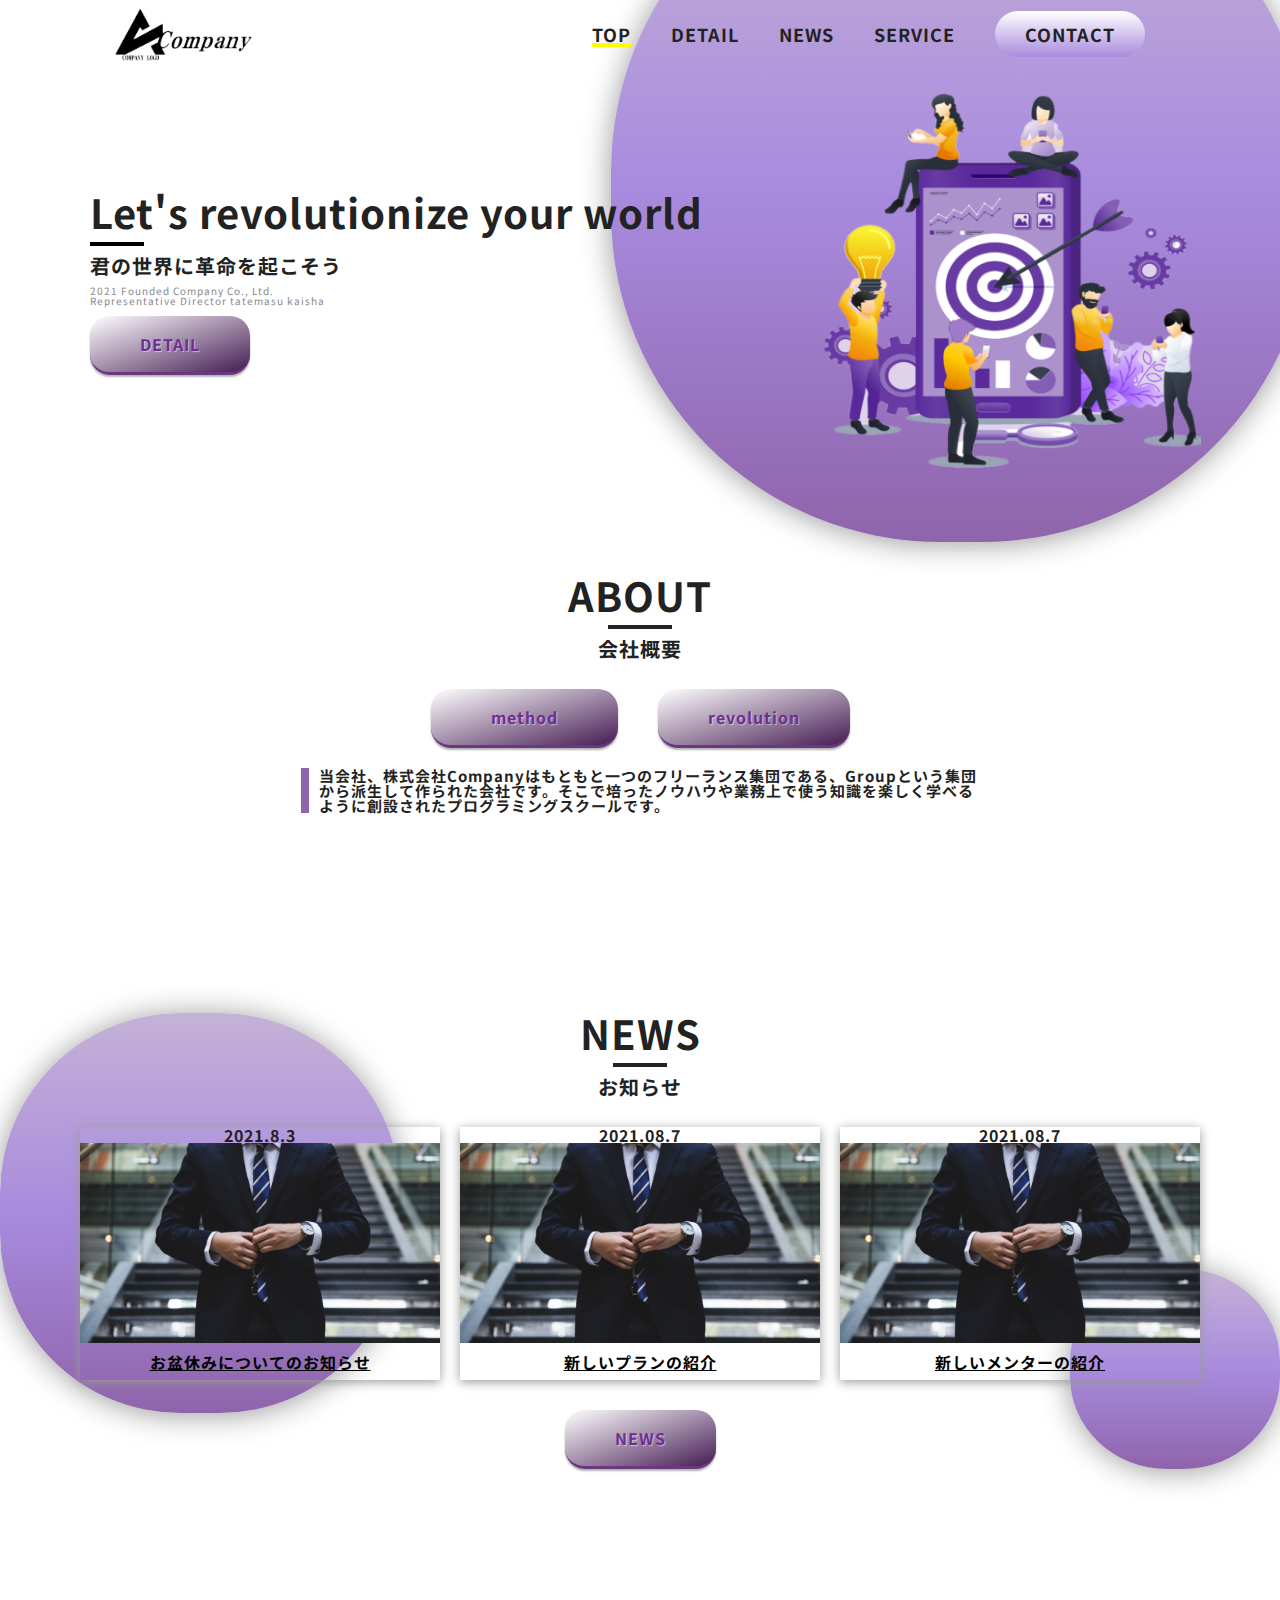
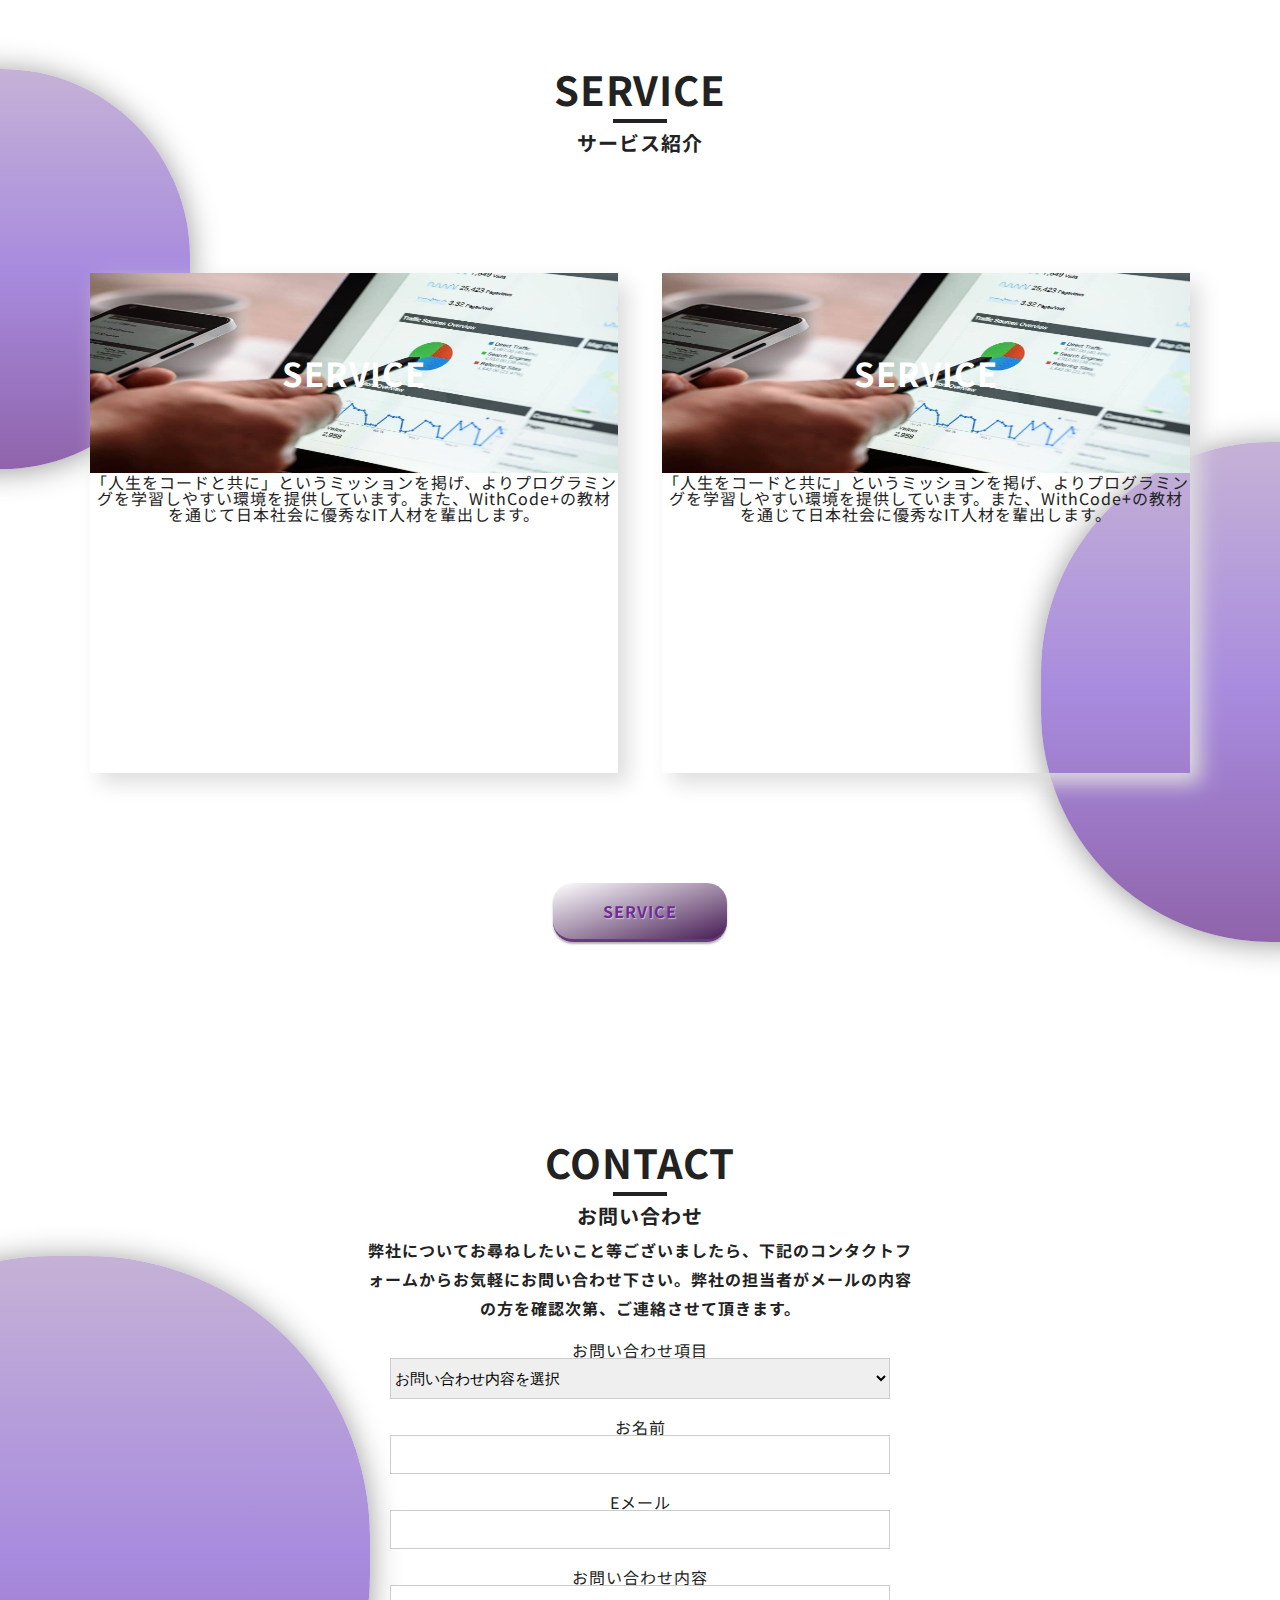
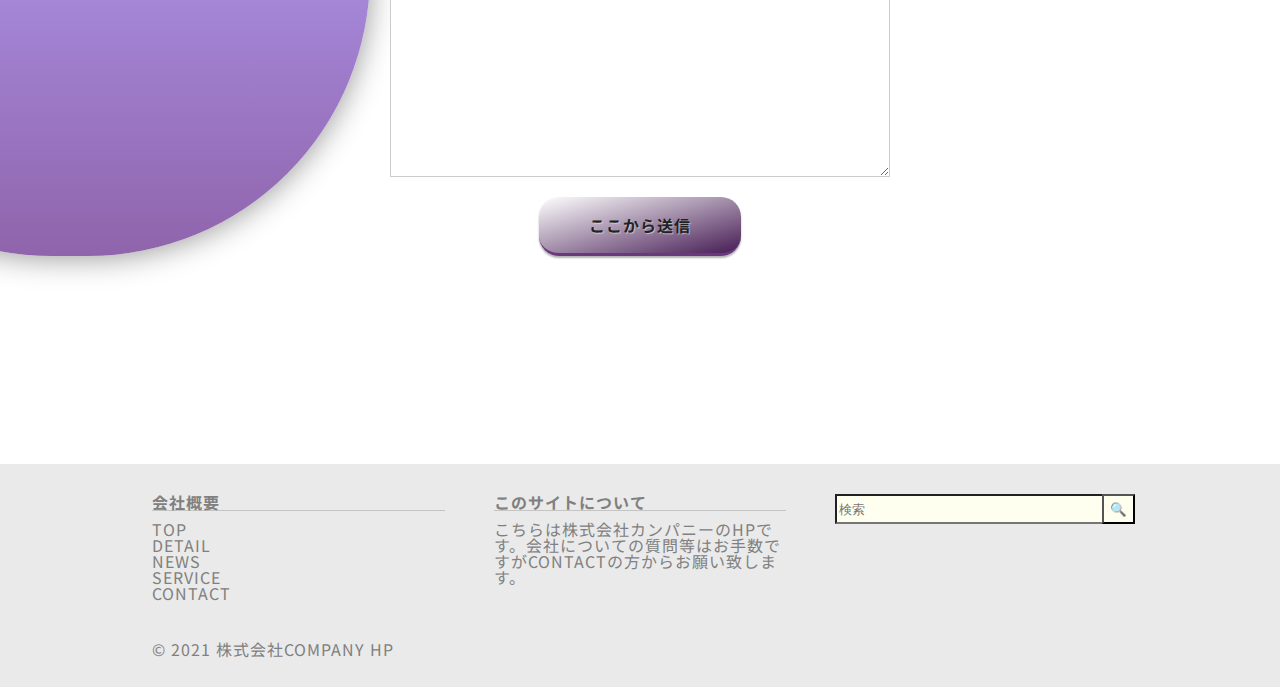
==== index.html @ 35e3093e "main" ====
<!DOCTYPE html>
<html lang="ja">
 <head>
 <meta charset="utf-8">
 <title>株式会社COMPANY</title>
 <meta name="description" content="ディスクリプションを入力">
 <meta name="viewport" content="width=device-width, initial-scale=1.0">
 <link rel="preconnect" href="https://fonts.googleapis.com">
<link rel="preconnect" href="https://fonts.gstatic.com" crossorigin>
<link href="https://fonts.googleapis.com/css2?family=Noto+Sans+JP:wght@300;400;500;700&display=swap" rel="stylesheet">
 <link rel="stylesheet" type="text/css" href="css/common1.css">
 <link rel="stylesheet" type="text/css" href="css/index.css">
 <link rel="stylesheet" type="text/css" href="css/reset.css">
 <!-- [if lt IE 9] -->
 <script src="http://html5shiv.googlecode.com/svn/trunk/html5.js"></script>
 <script src="http://css3-mediaqueries-js.googlecode.com/svn/trunk/css3-mediaqueries.js"></script>
 <!-- [endif] -->
 </head>
 <body>
 <!----- header----->
 <header>
  <div class="header_all wrapper">
    <a href="index.html" class="header_logo"><img src="img/company_logo.png" alt="ロゴ画像"></a>
    <nav class="navbar">
      <ul>
        <li><a href="index.html" class="border">TOP</a></li>
        <li><a href="html/detail.html">DETAIL</a></li>
        <li><a href="html/news.html">NEWS</a></li>
        <li><a href="html/service.html">SERVICE</a></li>
        <li><a href="#contact" class="color">CONTACT</a></li>
      </ul>
    </nav>
  </div>
  <div id="hamburger"></div>
 </header>
 <!----- /header ----->
 
 <!----- main ----->
 <main>
   <section class="top wrapper">
    <div class="catch_copy">
      <h1>Let's revolutionize your world</h1>
      <p class="line"></p>
      <h2>君の世界に革命を起こそう</h2>
      <p>2021 Founded Company Co., Ltd.<br> Representative Director tatemasu kaisha</p>
      <a href="html/detail.html" class="detail_btn">DETAIL</a>
    </div>
    <div class="top_bg">
      <a href="#top"><img src="img/top_right.png" alt="トップ画像"></a>
      <div class="fluid"></div>
     </div>
   </section>

   <section class="about wrapper">
    <div class="about_inner">
      <h1>ABOUT</h1>
      <p class="line"></p>
      <h2>会社概要</h2>
      <div class="about_tag">
        <ul class="about_list">
          <li class="about_tag1">method</li>
          <li class="about_tag2">revolution</li>
        </ul>
      </div>
      <div class="about_box">
      <p>当会社、株式会社Companyはもともと一つのフリーランス集団である、Groupという集団から派生して作られた会社です。そこで培ったノウハウや業務上で使う知識を楽しく学べるように創設されたプログラミングスクールです。</p></div>
    </div>
   </section>

   <section class="news">
    <div class="news_inner">
      <h1>NEWS</h1>
      <p class="line"></p>
      <h2>お知らせ</h2>

        <ul class="card_wrap">
          <li class="card">
            <h4 class="card_title">2021.8.3</h4>
            <div card_img><a href="html/news.html"><img src="img/news.png" alt="news画像"></a></div>
            <div class="text">
              <p><a href="html/news.html">お盆休みについてのお知らせ</a></p>
            </div>
        </li>

          <li class="card">
            <h4 class="card_title">2021.08.7</h4>
            <div card_img><a href="html/news.html"><img src="img/news.png" alt="news画像"></a></div>
            <div class="text">
              <p><a href="html/news.html">新しいプランの紹介</a></p>
            </div>
          </li>

          <li class="card">
            <h4 class="card_title">2021.08.7</h4>
            <div card_img><a href="html/news.html"><img src="img/news.png" alt="news画像"></a></div>
            <div class="text">
              <p><a href="html/news.html">新しいメンターの紹介</a></p>
            </div>
          </li>
        </ul>
        <a href="html/news.html" class="news_btn">NEWS</a>
        <div class="fluid_two"></div>
    </div>
    <div class="fluid_five"></div>
   </section>

   <section class="service wrapper">
    <div class="service_inner">
      <h1>SERVICE</h1>
      <p class="line"></p>
      <h2>サービス紹介</h2>
      <div class="fluid_three"></div>

      <div class="service_all">
        <ul class="service_list">
    
          <li class="service_item service1">
            <h4>SERVICE</h4>
            <div class="service_img"><img src="img/service.png" alt="サービス画像"></div>
              <p>
               「人生をコードと共に」というミッションを掲げ、よりプログラミングを学習しやすい環境を提供しています。また、WithCode+の教材を通じて日本社会に優秀なIT人材を輩出します。
              </p>
          </li>
          <li class="service_item service2">
            <h4>SERVICE</h4>
            <div class="service_img"><img src="img/service.png" alt="サービス画像"></div>
              <p>
               「人生をコードと共に」というミッションを掲げ、よりプログラミングを学習しやすい環境を提供しています。また、WithCode+の教材を通じて日本社会に優秀なIT人材を輩出します。
              </p>
          </li>
          </ul>
        </div>
        <a href="html/service.html" class="service_btn">SERVICE</a>
      </div>
      <div class="fluid_four"></div>
    </section>

    <section class="contact wrapper" id="contact">
      <div class="contact_inner">
        <h1>CONTACT</h1>
        <p class="line"></p>
        <h2>お問い合わせ</h2>
        <div class="contact_item">
        <p class="contact_txt">弊社についてお尋ねしたいこと等ございましたら、下記のコンタクトフォームからお気軽にお問い合わせ下さい。弊社の担当者がメールの内容の方を確認次第、ご連絡させて頂きます。</p></div>


        <div class="fluid_six"></div>
        <form class="contact-form">
          <div class="form">
          <label for="name" class="contact_form">お問い合わせ項目</label>
          <select class="contact_form_box1" name="subject" required="required">
            <optgroup value>
              <option class="select_with" value="プルダウンメニューで問い合わせ内容を選択" hidden>お問い合わせ内容を選択</option>
              <option class="select_with" value="サイト制作/運用の見積もり">サイト制作/運用の見積もり</option>
              <option class="select_with" value="システム制作/運用の見積もり">システム開発/運用の見積もり</option>
              <option class="select_with" value="その他">その他</option>
            </optgroup>
          </select>
          </div>
          <div class="form">
            <label class="label" for="name" name="name">お名前</label>
            <input id="name" type="text">
          </div>
          <div class="form">
            <label class="label" for="name" name="email">Eメール</label>
            <input id="name" type="text">
          </div>
          <div class="form">
            <label class="label" for="name" name="name">お問い合わせ内容</label>
            <textarea id="message" name="comment" cols="30" rows="10"></textarea>
          </div>
            <div class="contact_button"><a href="https://withcode.tech">ここから送信</a></div>
        </form>
        </div>
    </section>
 </main>
 <!----- /main ----->
 
 <!----- footer ----->
 <footer>
  <div class="footer">
   <div class="footer_wrap">
   <div class="footer_box">
     <h3>会社概要</h3>
     <ul>
       <li><a href="index.html">TOP</a></li>
       <li><a href="html/detail.html">DETAIL</a></li>
       <li><a href="html/news.html">NEWS</a></li>
       <li><a href="html/service.html">SERVICE</a></li>
       <li><a href="#contact">CONTACT</a></li>
     </ul>
   </div>
   <div class="footer_box">
     <h3>このサイトについて</h3>
     <p>こちらは株式会社カンパニーのHPです。会社についての質問等はお手数ですがCONTACTの方からお願い致します。</p>
   </div>
   <div class="footer_box">
     <form class="sarch">
       <input type="text" placeholder="検索">
       <input type="submit" value="🔍" class="fas">
     </form>
   </div>
   <p class="copyright">&copy; 2021 株式会社COMPANY HP</p>
   </div>
  </div>
</footer>
 <!----- /footer ----->
 <script src="https://ajax.googleapis.com/ajax/libs/jquery/3.5.1/jquery.min.js"></script>
 <script type="text/javascript" src="js/main.js"></script>
 </body>
</html>
---- css/common1.css ----
@charset "UTF-8";

* {
  position: relative;
}
body {
  background-color: #f2f2f2;
  font-family: 'Noto Sans JP', sans-serif;
  font-size: 15px;
  line-height: 1.8;
  letter-spacing: 1px;
  word-break: break-all;
  color: #222;
  overflow-x: hidden;
}
a {
  text-decoration: none;
  color: #222;
}
li {
  list-style: none;
}
.wrapper {
  max-width: 1100px;
  margin: 0 auto;
  padding: 0 4%;
}
@keyframes drift {
  from {transform: rotate(0deg);}
  from {transform: rotate(360deg);}
}
.catch_copy {
  padding-top: 200px;
}
.catch_copy h1 {
  font-size: 40px;
  margin-bottom: 10px;
}
.line {
  border: 2px solid #000;
  width: 50px;
}
.catch_copy h2 {
  font-size: 20px;
  margin: 10px 0;
}

/* ヘッダー */
header {
  width: 100%;
  display: inline-block;
  z-index: 10;
}
header .header_logo {
  position: absolute;
  padding: 5px 0 0 20px;
}
header .header_logo img {
  width: 150px;
  height: auto;
  z-index: 2;
}
header .navbar ul {
  display: flex;
  float: right;
  margin: 15px;
}
header .navbar ul li {
  margin: 10px;
  padding-right: 20px;
}
header .navbar ul li a {
  font-weight: 700;
  font-size: 18px;
}
header .navbar ul li a:hover {
  opacity: .7;
}
header .respons {
  visibility: hidden;
  width: 0;
  height: 0;
}
header .border {
  background: linear-gradient(transparent 85%, yellow 85%);
}
#hamburger {
  visibility: hidden;
}

/* FOOTER  */
.sarch {
  width: 300px;
  height: 30px;
}
footer {
  margin-top: 100px;
}
.footer {
  color: #808080;
  background-color: #eaeaea;
  padding: 30px;
}
.footer a {
  color: #808080;
}
.footer li a:hover {
  text-decoration: underline;
}
.footer .footer_wrap {
  width: 80%;
  margin: 0 auto;
  display: flex;
  flex-wrap: wrap;
  justify-content: space-between;
}
.footer .footer_wrap h3 {
  margin: 0 0 10px 0;
  padding: 0;
  border-bottom: 1px solid #c4c4c4;
}
.footer .footer_wrap p {
  margin: 0;
  padding: 0 0 20px 0;
}
.footer .footer_wrap .footer_box {
  width: 30%;
}
.footer .footer_wrap .footer_box ul {
  margin: 0;
  padding: 0 0 20px 0;
}
.footer .footer_wrap .copyright {
  width: 100%;
  padding: 20px 0 0 0;
}
.sarch input:first-of-type {
  box-sizing: border-box;
  width: inherit;
  height: inherit;
  background-color: #FFFFF0;
  outline: none;
}
.sarch input:last-of-type {
  position: absolute;
  top: 0;
  right: 0;
  box-sizing: border-box;
  height: inherit;
  background-color: #FFFFF0;
  cursor: pointer;
  outline: none;
}
input:first-of-type:focus {
  border: 1px solid;
  background-color: #fff;
}

@media screen and (max-width: 780px) {
  .footer .footer_wrap {
    width: 100%;
    padding: 0 20px;
    box-sizing: border-box;
  }
  .footer .footer_wrap .footer_box {
  width: 100%;
  }
  .footer .footer_wrap .footer_box ul {
    border-top: 1px solid #c4c4c4;
  }
  .footer .footer_wrap .footer_box ul li a {
    display: block;
    padding: 5px 15px;
    border-bottom: 1px solid #c4c4c4;
  }

  /* ハンバーガーメニュー */
  #hamburger {
    visibility: visible;
    width: 25px;
    right: 10px;
    top: 10px;
    position: absolute;
    border-top: solid 4px #fff;
    cursor: pointer;
    z-index: 100;
  }
  #hamburger::before,
  #hamburger::after {
    content: "";
    display: block;
    width: 25px;
    background: #fff;
    height: 4px;
    position: absolute;
    right: 0;
    -webkit-transition: all .5s;
    transition: all .5s;
  }
  header #hamburger::before {
    top: 6px;
  }
  header #hamburger::after {
    top: 15px;
  }

  header .navbar {
    position: absolute;
    width: 100%;
    height: 100%;
    display: none;
    top: 0;
    left: 0;
    z-index: 5;
    background: #000;
  }
  header .navbar ul {
    display: block;
    text-align: center;
    float: none;
    top: 20%;
  }
  header .navbar ul li {
    display: inline-block;
    background-color: #fff;
    width: 50%;
    margin: 0 auto 20px;
    padding: 10px 0;
    padding-right: 0;
    border-right: none;
    border-bottom: solid 3px #999;
    border-top: 3px solid #999;
  }
  .color {
    background: none;
    border-radius: none;
  }
  header .navbar ul li a {
    font-size: 20px;
    line-height: 2;
  }
  header .respons {
    visibility: visible;
  }
  body.nav-open header #hamburger {
    border-top: 0;
  }
  body.nav-open header #hamburger::before {
    top: 9px;
    transform: rotate(-45deg);
  }
  body.nav-open header #hamburger::after {
    top: 9px;
    transform: rotate(45deg);
  }
}
---- css/index.css ----
@charset "UTF-8";


/* TOP HEADER  */

header .color {
  padding: 10px 30px;
  color: #222;
  background: linear-gradient(#fff, #a88bde);
  border-radius: 40px;
}


/* SECTION TOP  */
.top {
  width: 100%;
  margin-bottom: 200px;
  bottom: 8px;
}
.top_bg {
  position: absolute;
  padding-top: 100px;
  top: 0;
  right: 0;
}
.top_bg img {
  width: 400px;
  height: 400px;
  right: 10%;
}
.fluid {
  position: absolute;
  z-index: -1;
  top: 0;
  right: 0;
  margin-top: -150px;
  margin-right: -70px;
  box-shadow: 0 2px 30px #999;
  background: linear-gradient(#c5b2d6, #a88bde, #8f64ab);
  width: 700px;
  height: 700px;
  transform-origin: 50% 48%;
  border-radius: 47%;
  animation: drift 20s infinite linear;
}
.catch_copy {
  padding-top: 200px;
}
.catch_copy h1 {
  font-size: 40px;
  margin-bottom: 10px;
}
.line {
  border: 2px solid #000;
  width: 50px;
}
.catch_copy h2 {
  font-size: 20px;
  margin: 10px 0;
}
.catch_copy p {
  color: #888;
  font-size: 10px;
  margin: 10px 0;
}
.detail_btn {
  display: inline-block;
  padding: 20px 50px;
  font-weight: bold;
  border-radius: 20px;
  color: #702c91;
  text-shadow: 1px 1px 1px rgba(255, 255, 255, .5);
  background: -moz-linear-gradient(top left, #fff, #461c54);
  background: -webkit-linear-gradient(top left, #fff, #461c54);
  background: linear-gradient(to bottom right, #fff, #461c54);
  box-shadow: 0px 2px 2px rgba(0, 0, 0, .3);
  border-bottom: 3px solid #6a397d;
}
.detail_btn:hover {
  background: -moz-linear-gradient(top right, #fff, #461c54);
  background: -webkit-linear-gradient(top right, #fff, #461c54);
  background: linear-gradient(to top left, #fff, #461c54);
}
.detail_btn:active {
  -webkit-transform: translateY(4px);
  transform: translateY(4px);
  box-shadow: 0 0 1px rgba(0, 0, 0, .2);
  border-bottom: none;
}

/* SECTION ABOUT  */
.about {
  width: 100%;
  margin-bottom: 200px;
  bottom: 8px;
}
.about_inner {
  text-align: center;
}
.about_inner h1 {
  font-size: 40px;
  margin: 10px 0;
}
.about_inner .line {
  margin: 0 auto;
  width: 50px;
  border: 2px solid;
}
.about_inner h2 {
  font-size: 20px;
  margin: 10px 0;
}

.about_inner p {
  width: 60%;
  font-size: 15px;
  padding-left: 10px;
  font-weight: bold;
  margin: 0 auto;
  text-align: left;
  border-left: 8px solid #8f64ab;
}
.about_tag .about_list {
  flex-wrap: wrap;
  display: flex;
  justify-content: center;
}

.about_tag1 {
  display: inline-block;
  margin: 20px;
  padding: 20px 60px;
  font-weight: bold;
  border-radius: 20px;
  color: #702c91;
  text-shadow: 1px 1px 1px rgba(255, 255, 255, .5);
  background: -moz-linear-gradient(top left, #fff, #461c54);
  background: -webkit-linear-gradient(top left, #fff, #461c54);
  background: linear-gradient(to bottom right, #fff, #461c54);
  box-shadow: 0px 2px 2px rgba(0, 0, 0, .3);
  border-bottom: 3px solid #6a397d;
}
.about_tag2 {
  display: inline-block;
  margin: 20px;
  padding: 20px 50px;
  font-weight: bold;
  border-radius: 20px;
  color: #702c91;
  text-shadow: 1px 1px 1px rgba(255, 255, 255, .5);
  background: -moz-linear-gradient(top left, #fff, #461c54);
  background: -webkit-linear-gradient(top left, #fff, #461c54);
  background: linear-gradient(to bottom right, #fff, #461c54);
  box-shadow: 0px 2px 2px rgba(0, 0, 0, .3);
  border-bottom: 3px solid #6a397d;
}



/* SECTION NEWS  */
.news {
  width: 100%;
  margin-bottom: 200px;
  bottom: 8px;
}
.news_inner {
  text-align: center;
}
.news_inner h1 {
  font-size: 40px;
  margin: 10px 0;
}
.news_inner .line {
  margin: 0 auto;
  width: 50px;
  border: 2px solid;
}
.news_inner h2 {
  font-size: 20px;
  margin: 10px 0;
}
.card_wrap {
  display: flex;
  flex-wrap: wrap;
  justify-content: center;
  margin: 20px 0;
}
.card {
  margin: 10px 10px;
  box-shadow: 0 2px 10px #999;
}
.card .text {
  font-weight: bold;
  padding: 10px 0;
}
.text a {
  text-decoration: underline;
  color: #000;
}
.fluid_two {
  position: absolute;
  z-index: -1;
  top: 0;
  left: 0;
  box-shadow: 0 2px 30px #999;
  background: linear-gradient(#c5b2d6, #a88bde, #8f64ab);
  width: 400px;
  height: 400px;
  border-radius: 45%;
  animation: drift 20s infinite linear;
}
.news_btn {
  display: inline-block;
  padding: 20px 50px;
  font-weight: bold;
  border-radius: 20px;
  color: #702c91;
  text-shadow: 1px 1px 1px rgba(255, 255, 255, .5);
  background: -moz-linear-gradient(top left, #fff, #461c54);
  background: -webkit-linear-gradient(top left, #fff, #461c54);
  background: linear-gradient(to bottom right, #fff, #461c54);
  box-shadow: 0px 2px 2px rgba(0, 0, 0, .3);
  border-bottom: 3px solid #6a397d;
}
.news_btn:hover {
  background: -moz-linear-gradient(top right, #fff, #461c54);
  background: -webkit-linear-gradient(top right, #fff, #461c54);
  background: linear-gradient(to top left, #fff, #461c54);
}
.news_btn:active {
  -webkit-transform: translateY(4px);
  transform: translateY(4px);
  box-shadow: 0 0 1px rgba(0, 0, 0, .2);
  border-bottom: none;
}
.fluid_five {
  position: absolute;
  z-index: -1;
  bottom: 0;
  right: 0;
  box-shadow: 0 2px 30px #999;
  background: linear-gradient(#c5b2d6, #a88bde, #8f64ab);
  width: 210px;
  height: 200px;
  border-radius: 46%;
  animation: drift 20s infinite linear;
}

/* SECTION SERVICE  */
.service {
  width: 100%;
  margin-bottom: 200px;
  bottom: 8px;
}
.service_inner {
  text-align: center;
}
.service_inner h1 {
  font-size: 40px;
  margin: 10px 0;
}
.service_inner .line {
  margin: 0 auto;
  width: 50px;
  border: 2px solid;
}
.service_inner h2 {
  font-size: 20px;
  margin: 10px 0;
}

.service_list {
  display: flex;
  flex-wrap: wrap;
  justify-content: space-between;
}
.service_img img {
  width: 100%;
  height: 200px;
  background-size: contain;
}
.service_item {
  width: 48%;
  height: 500px;
  overflow: hidden;
  -webkit-box-shadow: 10px 10px 20px #ddd;
  box-shadow: 10px 10px 20px #ddd;
  margin: 10% 0;
}
.service_item h4 {
  position: absolute;
  font-size: 33px;
  color: #fff;
  top: 20%;
  left: 50%;
  transform: translate(-50%, -50%);
  z-index: 2;
}
.service_btn {
  display: inline-block;
  padding: 20px 50px;
  font-weight: bold;
  border-radius: 20px;
  color: #702c91;
  text-shadow: 1px 1px 1px rgba(255, 255, 255, .5);
  background: -moz-linear-gradient(top left, #fff, #461c54);
  background: -webkit-linear-gradient(top left, #fff, #461c54);
  background: linear-gradient(to bottom right, #fff, #461c54);
  box-shadow: 0px 2px 2px rgba(0, 0, 0, .3);
  border-bottom: 3px solid #6a397d;
}
.service_btn:hover {
  background: -moz-linear-gradient(top right, #fff, #461c54);
  background: -webkit-linear-gradient(top right, #fff, #461c54);
  background: linear-gradient(to top left, #fff, #461c54);
}
.service_btn:active {
  -webkit-transform: translateY(4px);
  transform: translateY(4px);
  box-shadow: 0 0 1px rgba(0, 0, 0, .2);
  border-bottom: none;
}

.fluid_three {
  position: absolute;
  z-index: -1;
  top: 0;
  left: 0;
  margin-left: -300px;
  box-shadow: 0 2px 30px #999;
  background: linear-gradient(#c5b2d6, #a88bde, #8f64ab);
  width: 400px;
  height: 400px;
  border-radius: 47%;
  animation: drift 20s infinite linear;
}
.fluid_four {
  position: absolute;
  z-index: -1;
  bottom: 0;
  right: 0;
  margin-right: -300px;
  box-shadow: 0 2px 30px #999;
  background: linear-gradient(#c5b2d6, #a88bde, #8f64ab);
  width: 500px;
  height: 500px;
  border-radius: 46%;
  animation: drift 20s infinite linear;
}


/* SECTION CONTACT  */
.contact {
  width: 100%;
  margin-bottom: 200px;
  bottom: 8px;
}
.contact_inner {
  text-align: center;
}
.contact_inner h1 {
  font-size: 40px;
  margin: 10px 0;
}
.contact_inner .line {
  margin: 0 auto;
  width: 50px;
  border: 2px solid;
}
.contact_inner h2 {
  font-size: 20px;
  margin: 10px 0;
}
.contact_item {
  width: 50%;
  height: auto;
  margin: 0 auto;
}
.contact_txt {
  line-height: 1.8;
  font-weight: bold;
}

.form .label {
  margin: 10px 0;
}
.contact-form .form input[type=text],
.contact-form .form input[type=email],
.contact-form .form textarea,
.contact-form .form select {
  display: block;
  margin: 0 auto;
  width: 500px;
  padding: 10px 0;
  border: 1px solid #ccc;
  box-sizing: border-box;
  font-size: 15px;
}
.contact-form .form ::placeholder {
  color: #ccc;
}
.contact-form .form textarea {
  outline: none;
  border: 1px solid #ccc;
  resize: vertical;
}
.form {
  margin: 20px 0;
}
.contact_form label {
  margin: 5px 0;
}
.contact_button {
  display: inline-block;
  padding: 20px 50px;
  font-weight: bold;
  border-radius: 20px;
  color: #702c91;
  text-shadow: 1px 1px 1px rgba(255, 255, 255, .5);
  background: -moz-linear-gradient(top left, #fff, #461c54);
  background: -webkit-linear-gradient(top left, #fff, #461c54);
  background: linear-gradient(to bottom right, #fff, #461c54);
  box-shadow: 0px 2px 2px rgba(0, 0, 0, .3);
  border-bottom: 3px solid #6a397d;
}
.contact_button:hover {
  background: -moz-linear-gradient(top right, #fff, #461c54);
  background: -webkit-linear-gradient(top right, #fff, #461c54);
  background: linear-gradient(to top left, #fff, #461c54);
}
.contact_button:active {
  -webkit-transform: translateY(4px);
  transform: translateY(4px);
  box-shadow: 0 0 1px rgba(0, 0, 0, .2);
  border-bottom: none;
}
.fluid_six {
  position: absolute;
  z-index: -1;
  bottom: 0;
  margin-left: -320px;
  box-shadow: 0 2px 30px #999;
  background: linear-gradient(#c5b2d6, #a88bde, #8f64ab);
  width: 600px;
  height: 600px;
  border-radius: 47%;
  animation: drift 20s infinite linear;
}


@media screen and (max-width: 780px) {
  .catch_copy h1 {
    font-size: 30px;
  } 
  .catch_copy h2 {
    font-size: 15px;
  } 
  .top_bg img {
    display: none;
  }
  .fluid {
    width: 400px;
    height: 400px;
  }
}
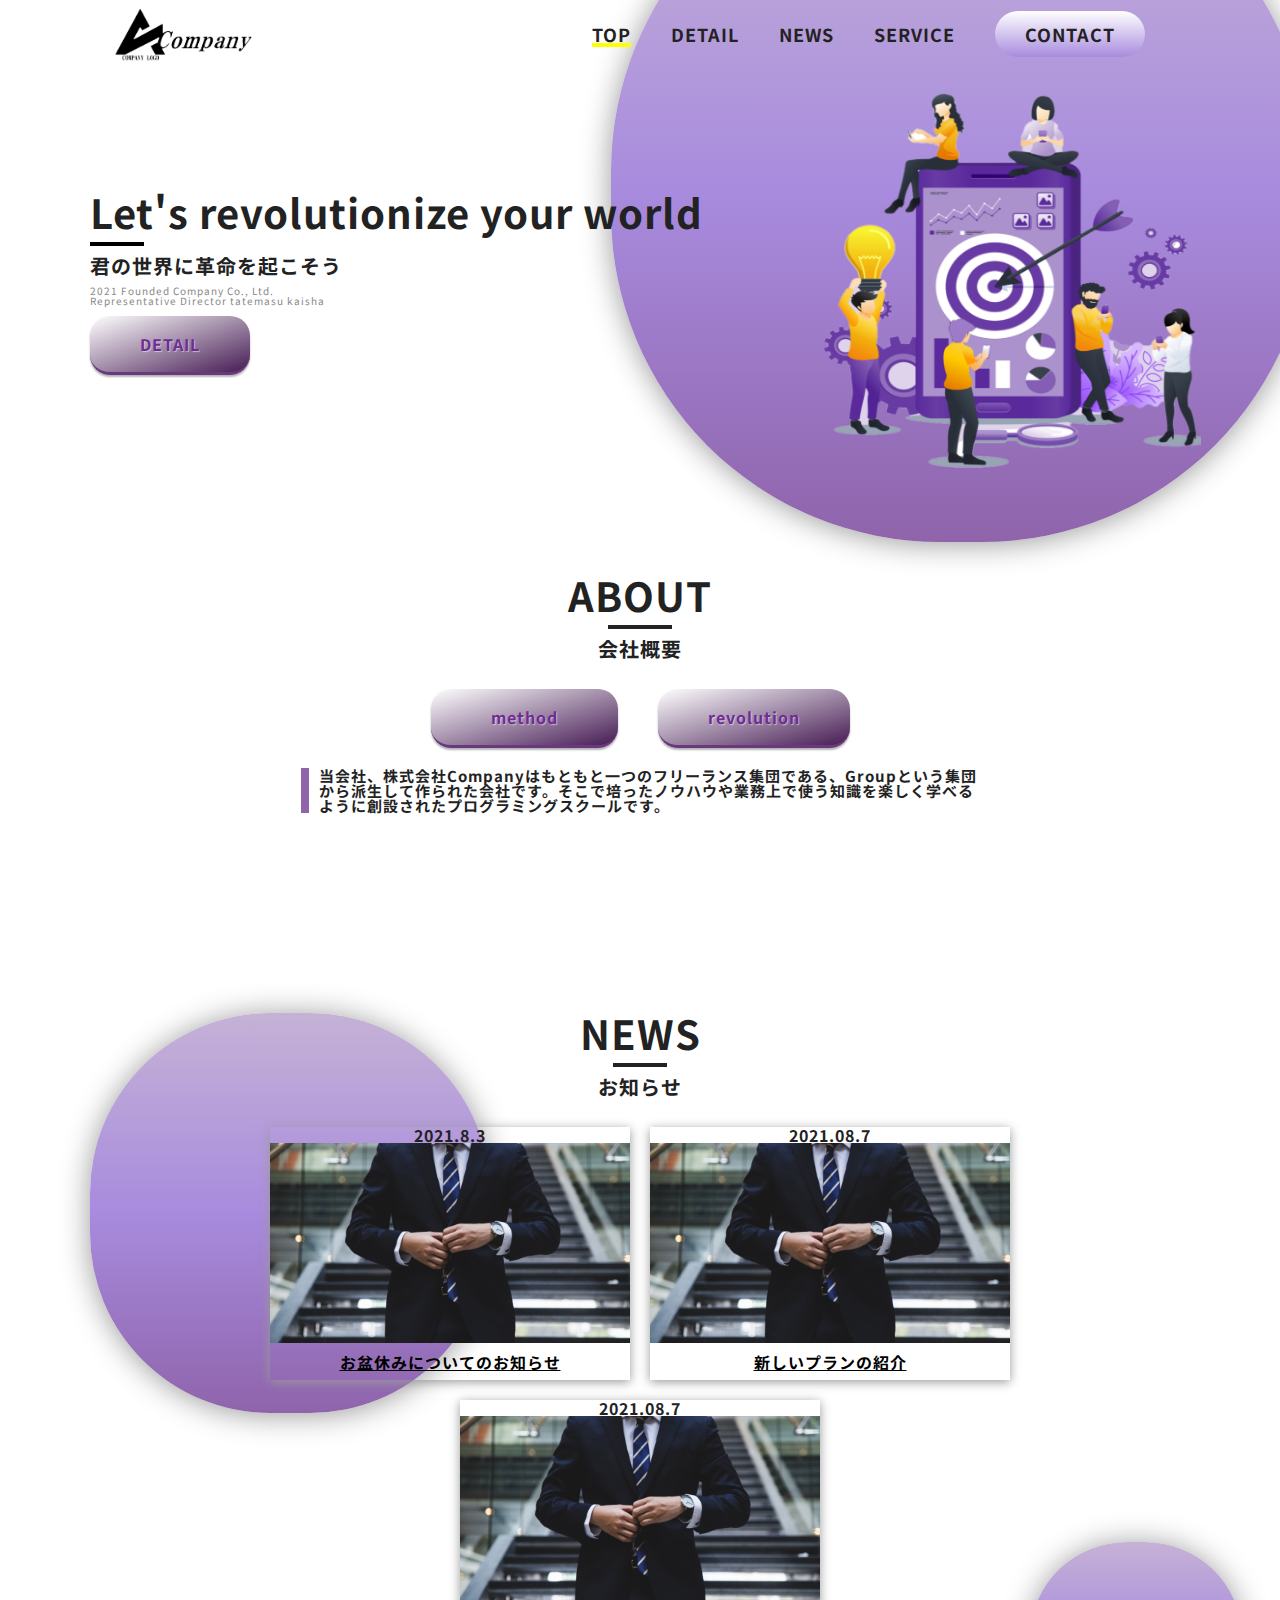
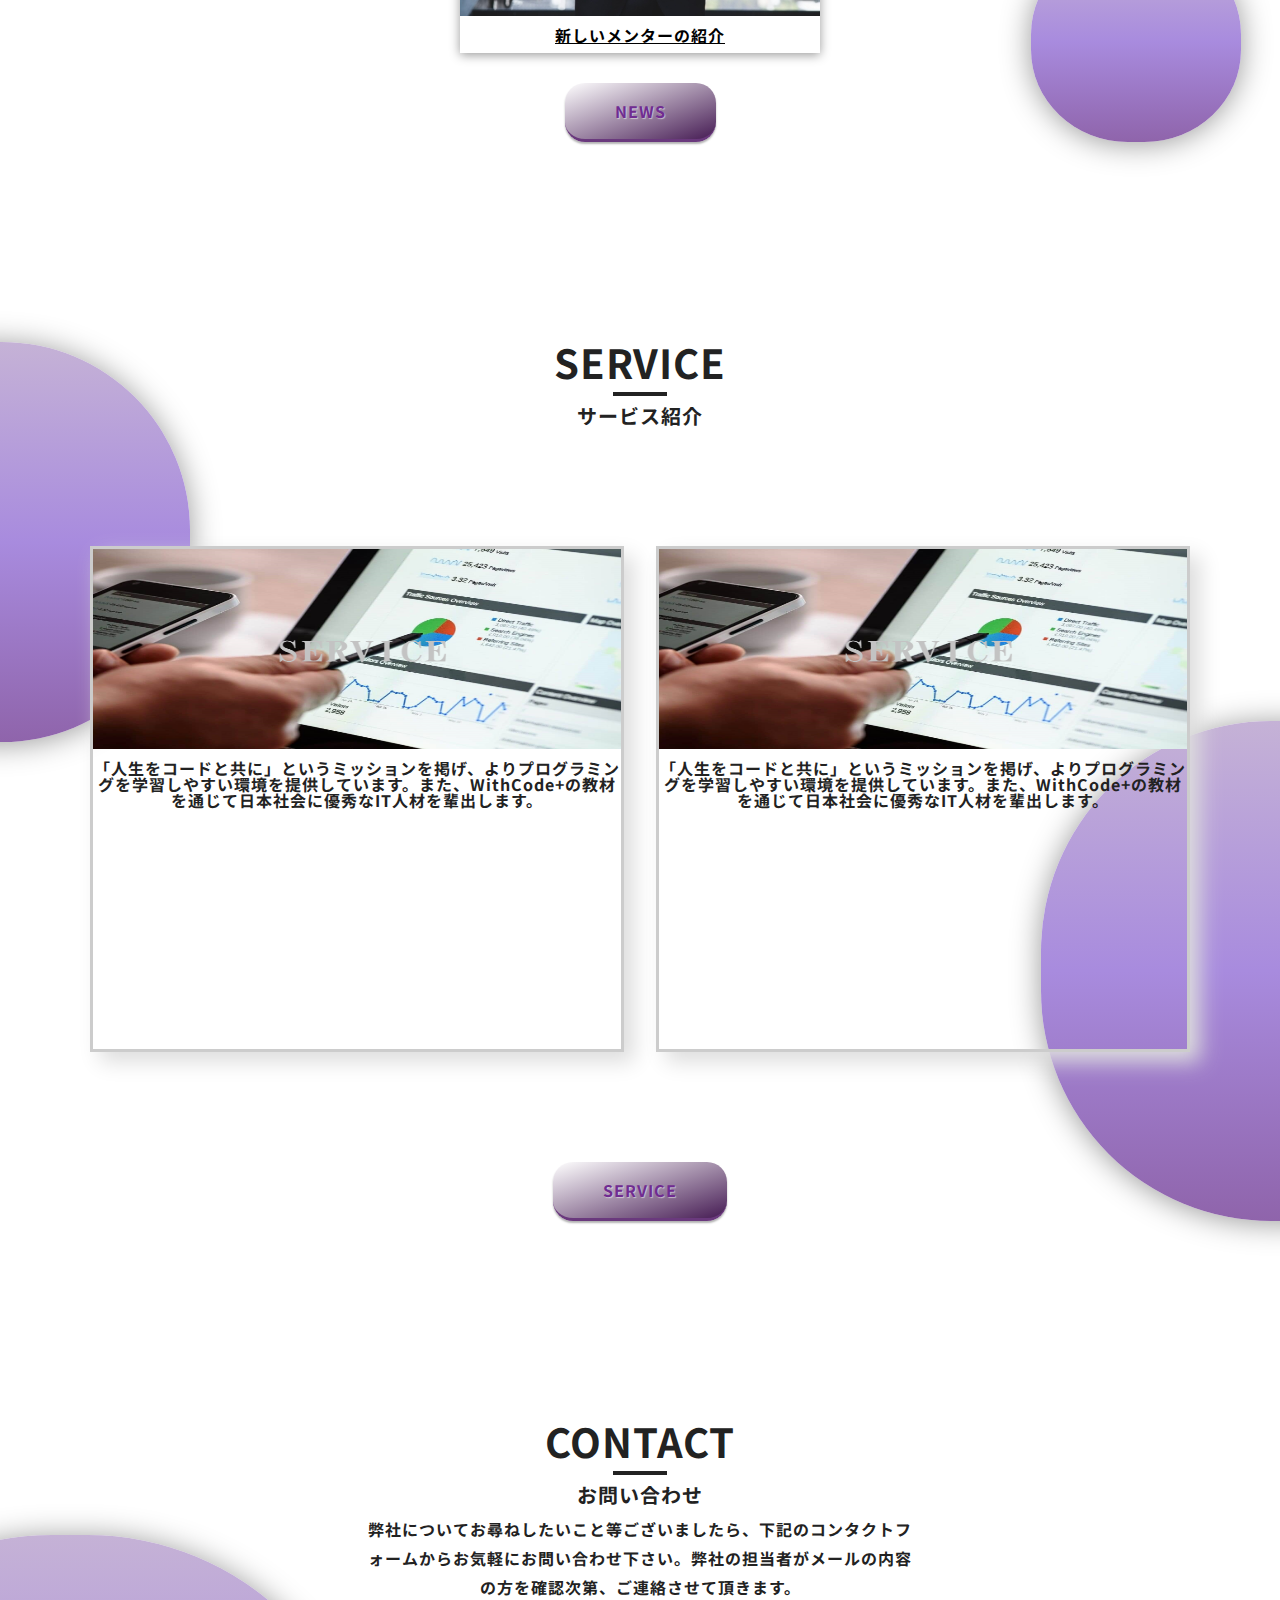
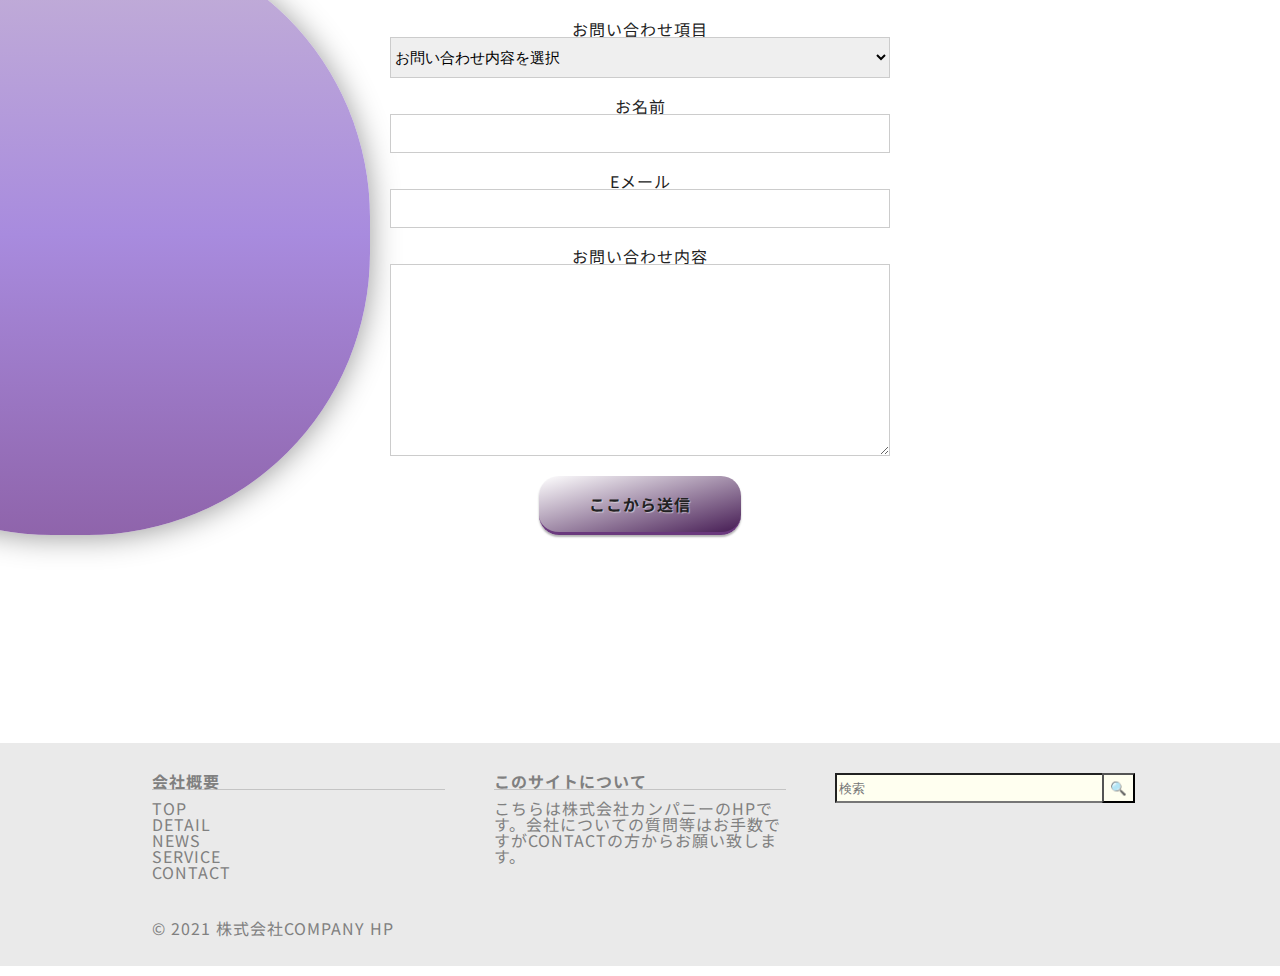
==== commit c9bf0d10: "'main'" ====
--- a/index.html
+++ b/index.html
@@ -67,7 +67,7 @@
     </div>
    </section>
 
-   <section class="news">
+   <section class="news wrapper">
     <div class="news_inner">
       <h1>NEWS</h1>
       <p class="line"></p>
@@ -115,14 +115,12 @@
         <ul class="service_list">
     
           <li class="service_item service1">
-            <h4>SERVICE</h4>
             <div class="service_img"><img src="img/service.png" alt="サービス画像"></div>
               <p>
                「人生をコードと共に」というミッションを掲げ、よりプログラミングを学習しやすい環境を提供しています。また、WithCode+の教材を通じて日本社会に優秀なIT人材を輩出します。
               </p>
           </li>
           <li class="service_item service2">
-            <h4>SERVICE</h4>
             <div class="service_img"><img src="img/service.png" alt="サービス画像"></div>
               <p>
                「人生をコードと共に」というミッションを掲げ、よりプログラミングを学習しやすい環境を提供しています。また、WithCode+の教材を通じて日本社会に優秀なIT人材を輩出します。
--- a/css/common1.css
+++ b/css/common1.css
@@ -159,7 +159,7 @@
 @media screen and (max-width: 780px) {
   .footer .footer_wrap {
     width: 100%;
-    padding: 0 20px;
+    padding: 0 10px;
     box-sizing: border-box;
   }
   .footer .footer_wrap .footer_box {
@@ -172,6 +172,18 @@
     display: block;
     padding: 5px 15px;
     border-bottom: 1px solid #c4c4c4;
+  }
+  .fluid_four {
+    display: none;
+  }
+  .fluid_five {
+    display: none;
+  }
+  .fluid {
+    display: none;
+  }
+  header .header_logo {
+    padding: 0;
   }
 
   /* ハンバーガーメニュー */
@@ -181,7 +193,7 @@
     right: 10px;
     top: 10px;
     position: absolute;
-    border-top: solid 4px #fff;
+    border-top: solid 4px #000;
     cursor: pointer;
     z-index: 100;
   }
@@ -190,7 +202,7 @@
     content: "";
     display: block;
     width: 25px;
-    background: #fff;
+    background: #000;
     height: 4px;
     position: absolute;
     right: 0;
@@ -253,4 +265,13 @@
     top: 9px;
     transform: rotate(45deg);
   }
+}
+
+@media screen and (max-width: 480px) {
+  .footer {
+    padding: 10px 0;
+  }
+  .footer .footer_wrap .footer_box {
+    width: 80%;
+  }
 }--- a/css/index.css
+++ b/css/index.css
@@ -248,7 +248,6 @@
 
 /* SECTION SERVICE  */
 .service {
-  width: 100%;
   margin-bottom: 200px;
   bottom: 8px;
 }
@@ -286,6 +285,11 @@
   -webkit-box-shadow: 10px 10px 20px #ddd;
   box-shadow: 10px 10px 20px #ddd;
   margin: 10% 0;
+  border: 3px solid #ccc;
+}
+.service_item p {
+  margin-top: 10px;
+  font-weight: bold;
 }
 .service_item h4 {
   position: absolute;
@@ -449,17 +453,178 @@
 
 
 @media screen and (max-width: 780px) {
-  .catch_copy h1 {
-    font-size: 30px;
-  } 
-  .catch_copy h2 {
-    font-size: 15px;
-  } 
   .top_bg img {
     display: none;
   }
+  .catch_copy {
+    margin: 0 auto;
+    padding-top: 100px;
+  }
+  header .header_logo img {
+    width: 100px;
+  }
+  .catch_copy h1 {
+    font-size: 25px;
+    width: 70%;
+  }
+  .detail_btn {
+    padding: 10px 30px;
+  }
+  .top {
+    margin-bottom: 100px;
+  }
+  .about {
+    margin-bottom: 100px;
+  }
+  .about_inner {
+    text-align: left;
+  }
+  .about_inner .line {
+    margin: 0;
+    width: 30px;
+  }
+  .about_inner h1 {
+    font-size: 30px;
+  }
+  .about_inner h2 {
+    font-size: 20px;
+  }
+  .about_inner p {
+    margin: 0;
+  }
+  .about_box {
+    text-align: left;
+  }
+  .about_tag .about_list {
+    justify-content: left;
+    margin-bottom: 10px
+  }
+  .about_tag1 {
+    padding: 10px 20px;
+    margin: 10px;
+  }
+  .about_tag2 {
+    padding: 10px 20px;
+    margin: 10px;
+  }
+
+  .news {
+    margin-bottom: 100px;
+  }
+  .news_inner {
+    text-align: left;
+  }
+  .news_inner .line {
+    margin: 0;
+    width: 30px;
+  }
+  .news_inner h1 {
+    font-size: 30px;
+  }
+  .news_inner h2 {
+    font-size: 20px;
+  }
+  .card_wrap {
+    display: block;
+  }
+  .card {
+    width: 300px;
+  }
+  .card img {
+    width: 300px;
+  }
+  .text a {
+    font-size: 15px;
+  }
+  .news_btn {
+    padding: 10px 30px;
+  }
+
+
+  .service {
+    margin-bottom: 100px;
+  }
+  .service_inner {
+    text-align: left;
+  }
+  .service_inner h1 {
+    font-size: 30px;
+  }
+  .service_inner h2 {
+    font-size: 20px;
+  }
+  .service_inner .line {
+    margin: 0;
+    width: 30px;
+  }
+  .service_list {
+    display: block;
+  }
+  .service_item {
+    width: 80%;
+    height: 320px;
+    display: block;
+  }
+  .service_btn {
+    padding: 10px 30px;
+  }
+
+  .contact_inner {
+    text-align: left;
+  }
+  .contact_inner h1 {
+    font-size: 25px;
+  }
+  .contact_inner h2 {
+    font-size: 15px;
+  }
+  .contact_inner .line {
+    margin: 0;
+    width: 30px;
+  }
+  .contact_item {
+    margin: 0;
+    width: 65%;
+  }
+  .contact_txt {
+    line-height: 1.2;
+  }
+  .contact_button {
+    padding: 10px 30px;
+  }
+  .contact {
+    margin-bottom: 100px;
+  }
+
   .fluid {
-    width: 400px;
-    height: 400px;
-  }
+   display: none;
+  }
+  .fluid_two {
+    display: none;
+  }
+  .fluid_four {
+    display: none;
+  }
+  .contact-form .form input[type=text],
+  .contact-form .form input[type=email], 
+  .contact-form .form textarea, 
+  .contact-form .form select {
+    width: 80%;
+    margin-left: -10px;
+  }
+}
+
+
+
+@media screen and (max-width: 480px) {
+  .card {
+    width: 80%;
+  }
+  .service_item {
+    width: 100%;
+  }
+  .service_list {
+    display: block;
+  }
+
 }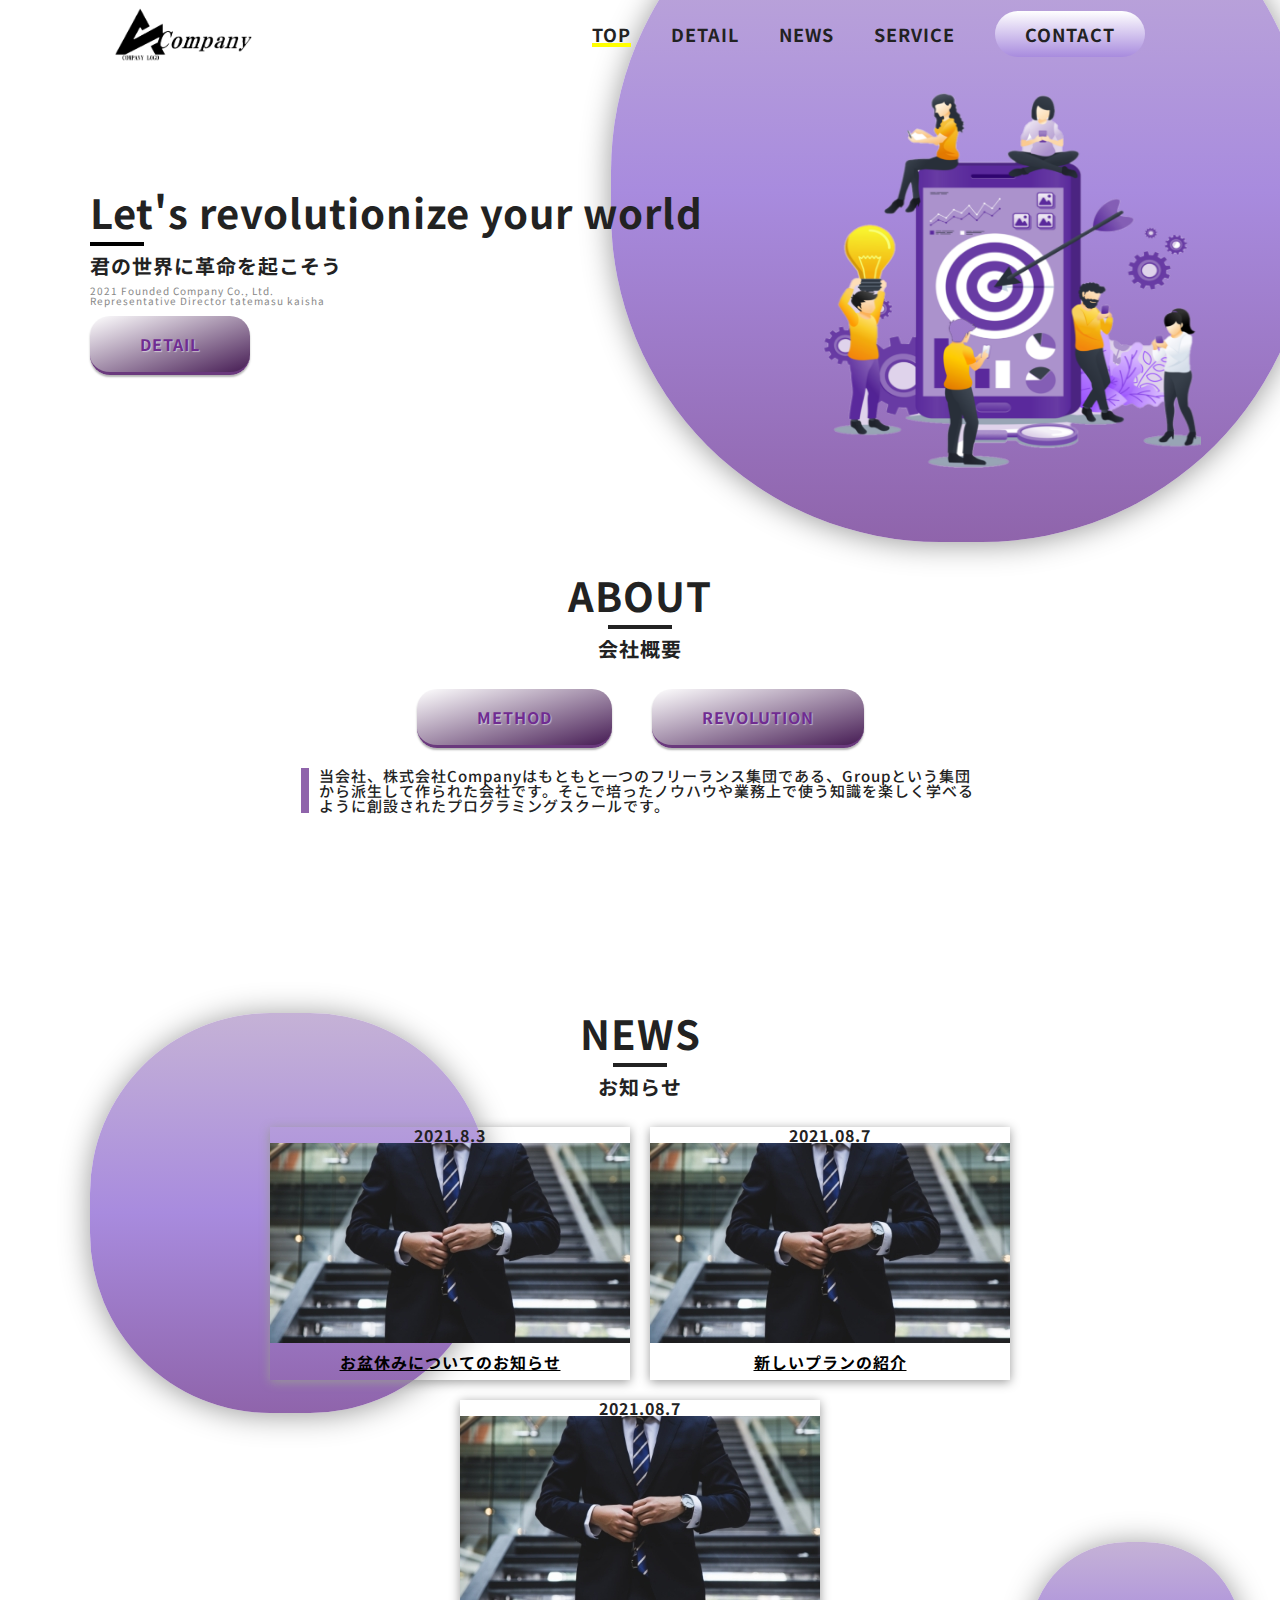
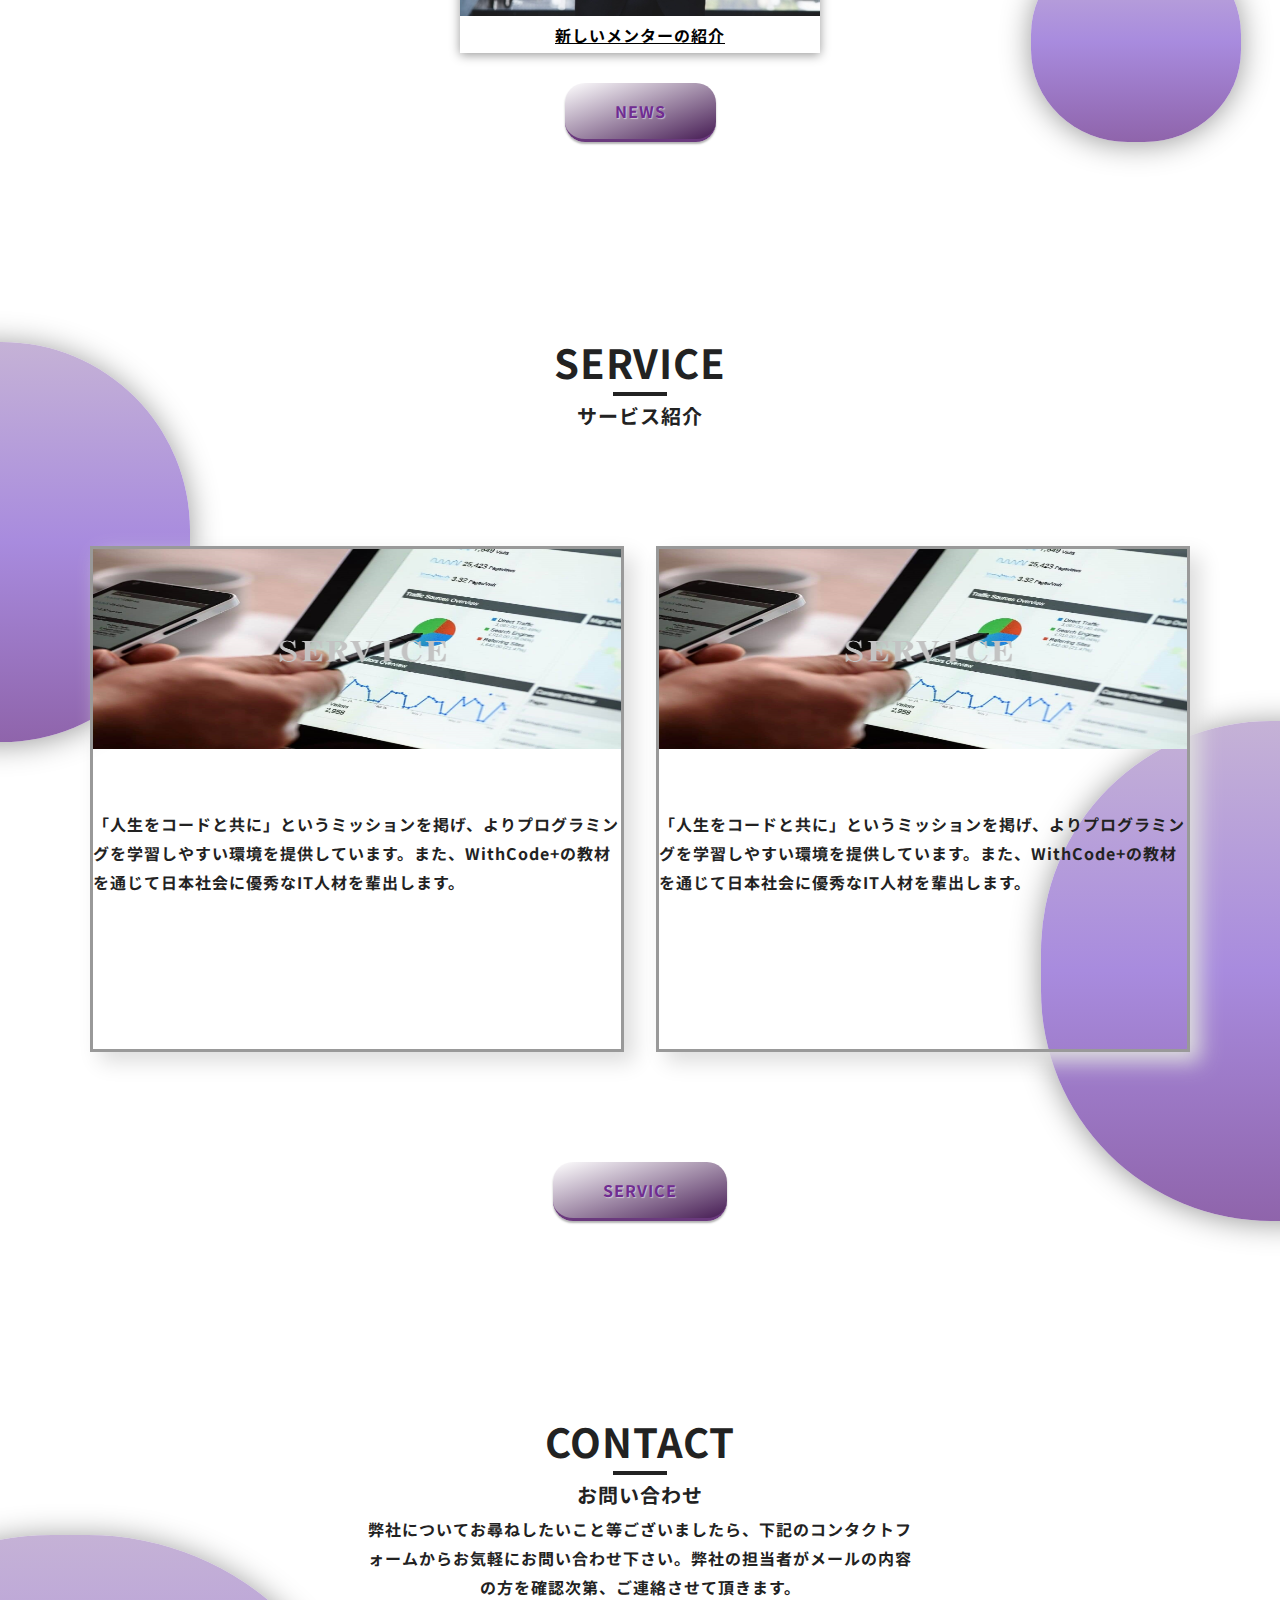
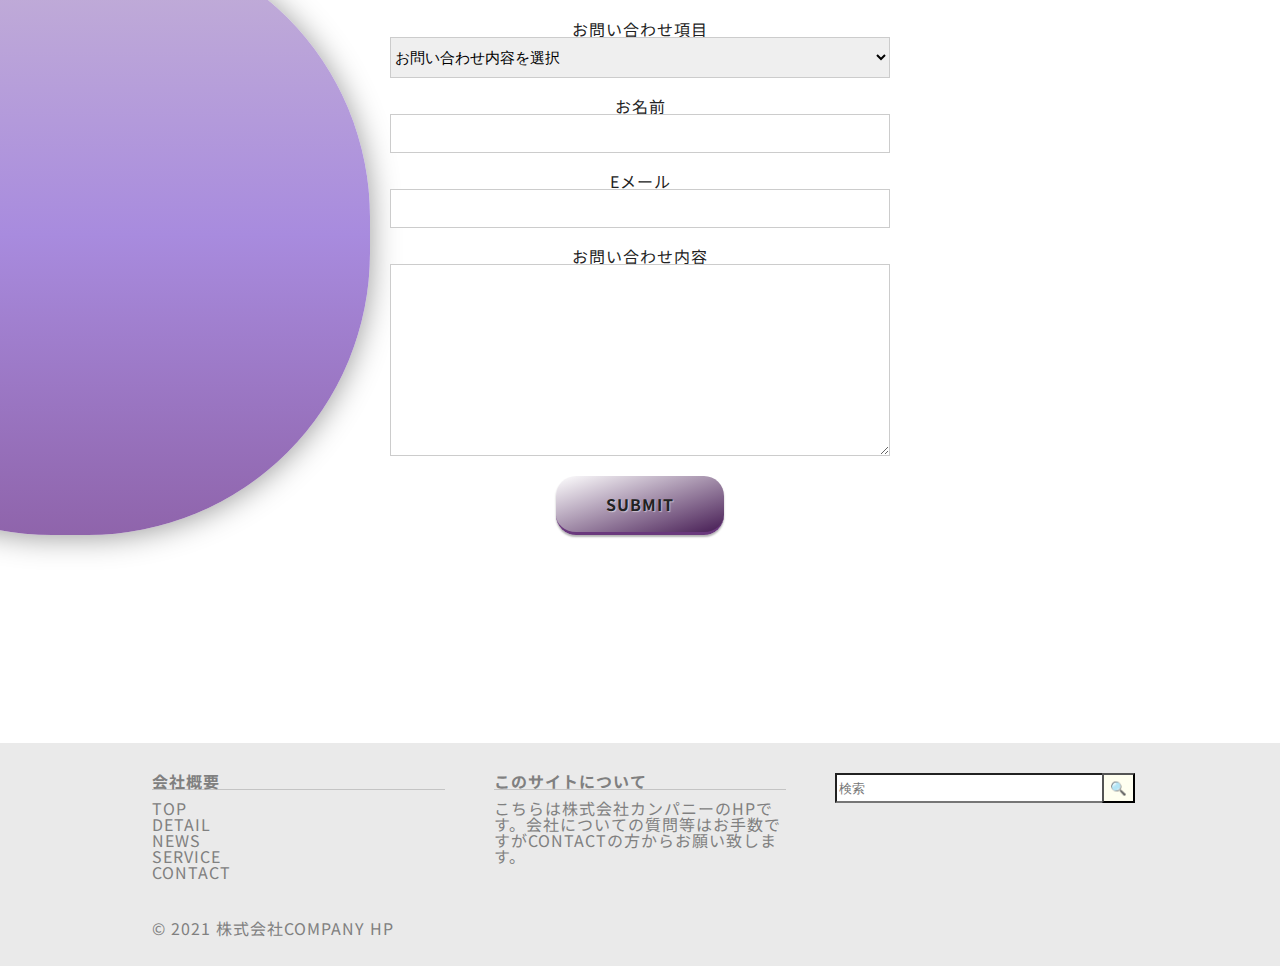
==== commit d2c20994: "'css-修正'" ====
--- a/index.html
+++ b/index.html
@@ -58,8 +58,8 @@
       <h2>会社概要</h2>
       <div class="about_tag">
         <ul class="about_list">
-          <li class="about_tag1">method</li>
-          <li class="about_tag2">revolution</li>
+          <li class="about_tag1">METHOD</li>
+          <li class="about_tag2">REVOLUTION</li>
         </ul>
       </div>
       <div class="about_box">
@@ -167,7 +167,7 @@
             <label class="label" for="name" name="name">お問い合わせ内容</label>
             <textarea id="message" name="comment" cols="30" rows="10"></textarea>
           </div>
-            <div class="contact_button"><a href="https://withcode.tech">ここから送信</a></div>
+            <div class="contact_button"><a href="https://withcode.tech">SUBMIT</a></div>
         </form>
         </div>
     </section>
--- a/css/common1.css
+++ b/css/common1.css
@@ -29,6 +29,9 @@
   from {transform: rotate(0deg);}
   from {transform: rotate(360deg);}
 }
+h6 {
+  line-height: 1.5;
+}
 .catch_copy {
   padding-top: 200px;
 }
@@ -138,9 +141,10 @@
   box-sizing: border-box;
   width: inherit;
   height: inherit;
-  background-color: #FFFFF0;
+  background-color: #fff;
   outline: none;
 }
+
 .sarch input:last-of-type {
   position: absolute;
   top: 0;
@@ -153,7 +157,6 @@
 }
 input:first-of-type:focus {
   border: 1px solid;
-  background-color: #fff;
 }
 
 @media screen and (max-width: 780px) {
@@ -184,6 +187,9 @@
   }
   header .header_logo {
     padding: 0;
+  }
+  header .header_logo img {
+    width: 120px;
   }
 
   /* ハンバーガーメニュー */
@@ -216,16 +222,6 @@
     top: 15px;
   }
 
-  header .navbar {
-    position: absolute;
-    width: 100%;
-    height: 100%;
-    display: none;
-    top: 0;
-    left: 0;
-    z-index: 5;
-    background: #000;
-  }
   header .navbar ul {
     display: block;
     text-align: center;
@@ -234,14 +230,11 @@
   }
   header .navbar ul li {
     display: inline-block;
-    background-color: #fff;
     width: 50%;
     margin: 0 auto 20px;
     padding: 10px 0;
     padding-right: 0;
     border-right: none;
-    border-bottom: solid 3px #999;
-    border-top: 3px solid #999;
   }
   .color {
     background: none;
--- a/css/index.css
+++ b/css/index.css
@@ -27,10 +27,11 @@
   width: 400px;
   height: 400px;
   right: 10%;
+  z-index: -5;
 }
 .fluid {
   position: absolute;
-  z-index: -1;
+  z-index: -10;
   top: 0;
   right: 0;
   margin-top: -150px;
@@ -115,7 +116,7 @@
   width: 60%;
   font-size: 15px;
   padding-left: 10px;
-  font-weight: bold;
+  font-weight: 500;
   margin: 0 auto;
   text-align: left;
   border-left: 8px solid #8f64ab;
@@ -199,7 +200,7 @@
 }
 .fluid_two {
   position: absolute;
-  z-index: -1;
+  z-index: -10;
   top: 0;
   left: 0;
   box-shadow: 0 2px 30px #999;
@@ -235,7 +236,7 @@
 }
 .fluid_five {
   position: absolute;
-  z-index: -1;
+  z-index: -10;
   bottom: 0;
   right: 0;
   box-shadow: 0 2px 30px #999;
@@ -285,10 +286,12 @@
   -webkit-box-shadow: 10px 10px 20px #ddd;
   box-shadow: 10px 10px 20px #ddd;
   margin: 10% 0;
-  border: 3px solid #ccc;
+  border: 3px solid #999;
 }
 .service_item p {
-  margin-top: 10px;
+  text-align: left;
+  margin-top: 60px;
+  line-height: 1.8;
   font-weight: bold;
 }
 .service_item h4 {
@@ -327,7 +330,7 @@
 
 .fluid_three {
   position: absolute;
-  z-index: -1;
+  z-index: -10;
   top: 0;
   left: 0;
   margin-left: -300px;
@@ -340,7 +343,7 @@
 }
 .fluid_four {
   position: absolute;
-  z-index: -1;
+  z-index: -10;
   bottom: 0;
   right: 0;
   margin-right: -300px;
@@ -350,6 +353,12 @@
   height: 500px;
   border-radius: 46%;
   animation: drift 20s infinite linear;
+}
+
+
+/* FOOTER BUTTON  */
+.sarch input:first-of-type:focus {
+  background: linear-gradient( #fff, #c5b2d6);
 }
 
 
@@ -440,7 +449,7 @@
 }
 .fluid_six {
   position: absolute;
-  z-index: -1;
+  z-index: -10;
   bottom: 0;
   margin-left: -320px;
   box-shadow: 0 2px 30px #999;
@@ -453,8 +462,21 @@
 
 
 @media screen and (max-width: 780px) {
+  header .navbar {
+    position: fixed;
+    width: 100%;
+    height: 100%;
+    display: none;
+    top: 0;
+    left: 0;
+    z-index: 5;
+    background: linear-gradient(#fff, #c5b2d6);
+  }
   .top_bg img {
-    display: none;
+    width: 300px;
+    height: 300px;
+    z-index: -10;
+    opacity: .7;
   }
   .catch_copy {
     margin: 0 auto;
@@ -564,6 +586,10 @@
     width: 80%;
     height: 320px;
     display: block;
+  }
+  .service_item p {
+    margin: 0;
+    font-size: 15px;
   }
   .service_btn {
     padding: 10px 30px;
